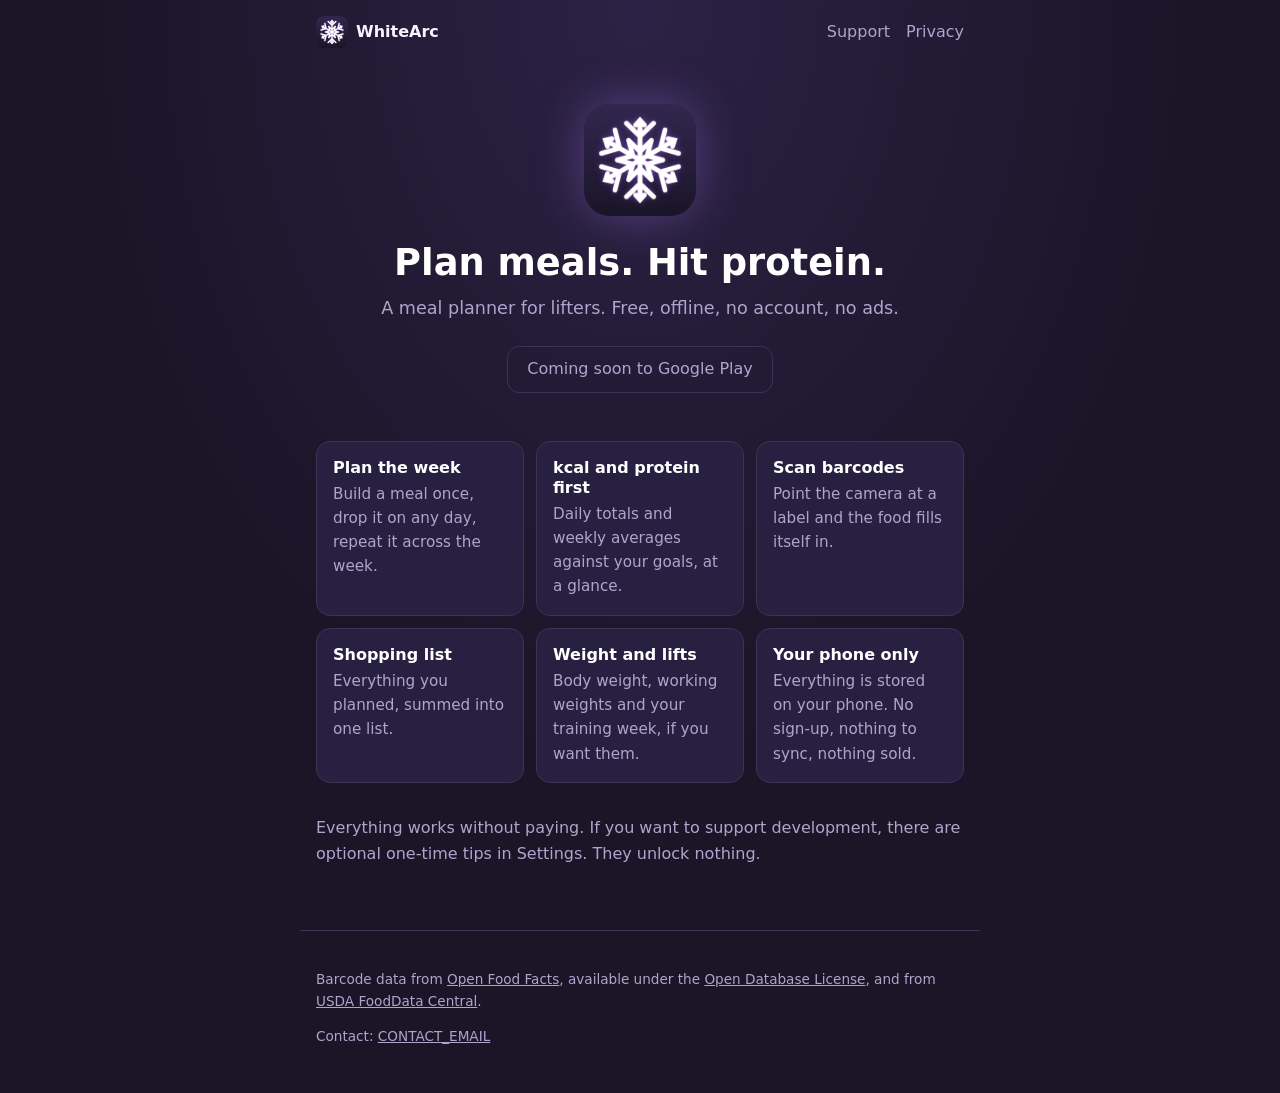
==== index.html @ 3d379071 "Home and support pages, shared style, FDC in privacy policy" ====
<!doctype html>
<html lang="en">
<head>
<meta charset="utf-8">
<meta name="viewport" content="width=device-width, initial-scale=1">
<title>WhiteArc: Macro Meal Planner</title>
<meta name="description" content="Plan meals, hit kcal and protein. Free, offline, no account, no ads.">
<link rel="icon" href="icon.png">
<link rel="stylesheet" href="style.css">
</head>
<body>
<nav>
  <a class="brand" href="./"><img src="icon.png" alt="">WhiteArc</a>
  <a href="support.html">Support</a>
  <a href="privacy.html">Privacy</a>
</nav>
<main>
<section class="hero">
  <img src="icon.png" alt="WhiteArc icon">
  <h1>Plan meals. Hit protein.</h1>
  <p>A meal planner for lifters. Free, offline, no account, no ads.</p>
  <span class="soon">Coming soon to Google Play</span>
</section>

<div class="cards">
  <div class="card"><h3>Plan the week</h3><p>Build a meal once, drop it on any day, repeat it across the week.</p></div>
  <div class="card"><h3>kcal and protein first</h3><p>Daily totals and weekly averages against your goals, at a glance.</p></div>
  <div class="card"><h3>Scan barcodes</h3><p>Point the camera at a label and the food fills itself in.</p></div>
  <div class="card"><h3>Shopping list</h3><p>Everything you planned, summed into one list.</p></div>
  <div class="card"><h3>Weight and lifts</h3><p>Body weight, working weights and your training week, if you want them.</p></div>
  <div class="card"><h3>Your phone only</h3><p>Everything is stored on your phone. No sign-up, nothing to sync, nothing sold.</p></div>
</div>

<p class="muted">Everything works without paying. If you want to support development, there are optional one-time tips in Settings. They unlock nothing.</p>
</main>
<footer>
  <p>Barcode data from <a href="https://world.openfoodfacts.org">Open Food Facts</a>, available under the <a href="https://opendatacommons.org/licenses/odbl/1-0/">Open Database License</a>, and from <a href="https://fdc.nal.usda.gov">USDA FoodData Central</a>.</p>
  <p>Contact: <a href="mailto:CONTACT_EMAIL">CONTACT_EMAIL</a></p>
</footer>
</body>
</html>
---- style.css ----
:root {
  color-scheme: dark;
  --bg: #1b1528;
  --panel: #282040;
  --fg: #f7f4fd;
  --muted: #b0a4cc;
  --border: #3d3454;
  --accent: #ab7dff;
  --accent-soft: #d3baff;
}
* { box-sizing: border-box; }
body {
  margin: 0;
  background: radial-gradient(ellipse at top, #2c2245 0%, var(--bg) 60%) fixed, var(--bg);
  color: var(--fg);
  font: 16px/1.6 system-ui, -apple-system, "Segoe UI", Roboto, sans-serif;
}
main { max-width: 680px; margin: 0 auto; padding: 1.5rem 16px 3rem; }
nav { display: flex; align-items: center; gap: 1rem; max-width: 680px; margin: 0 auto; padding: 1rem 16px 0; flex-wrap: wrap; }
nav .brand { display: flex; align-items: center; gap: 0.5rem; font-weight: 700; color: var(--fg); text-decoration: none; margin-right: auto; }
nav .brand img { width: 32px; height: 32px; border-radius: 8px; }
nav a { color: var(--muted); text-decoration: none; }
nav a:hover, nav a[aria-current] { color: var(--fg); }
h1, h2, h3 { line-height: 1.25; color: #fff; }
h1 { font-size: 1.9rem; margin: 1.5rem 0 0.5rem; }
h2 { font-size: 1.15rem; margin-top: 2rem; }
h3 { font-size: 1rem; margin: 1.5rem 0 0.25rem; }
a { color: var(--accent-soft); }
.muted { color: var(--muted); }
.hero { text-align: center; padding: 2rem 0 1rem; }
.hero img { width: 112px; height: 112px; border-radius: 26px; box-shadow: 0 0 48px rgba(171, 125, 255, 0.35); }
.hero h1 { font-size: 2.3rem; margin-top: 1rem; }
.hero p { color: var(--muted); font-size: 1.1rem; margin: 0.25rem 0 1.5rem; }
.cta { display: inline-block; background: var(--accent); color: var(--bg); font-weight: 700; padding: 0.75rem 1.5rem; border-radius: 12px; text-decoration: none; }
.soon { display: inline-block; border: 1px solid var(--border); color: var(--muted); padding: 0.6rem 1.2rem; border-radius: 12px; }
.cards { display: grid; gap: 0.75rem; grid-template-columns: repeat(auto-fit, minmax(200px, 1fr)); margin: 2rem 0; }
.card { background: var(--panel); border: 1px solid var(--border); border-radius: 14px; padding: 1rem; }
.card h3 { margin: 0 0 0.25rem; }
.card p { margin: 0; color: var(--muted); font-size: 0.95rem; }
footer { max-width: 680px; margin: 0 auto; padding: 1.5rem 16px 2rem; border-top: 1px solid var(--border); color: var(--muted); font-size: 0.85rem; }
footer a { color: var(--muted); }
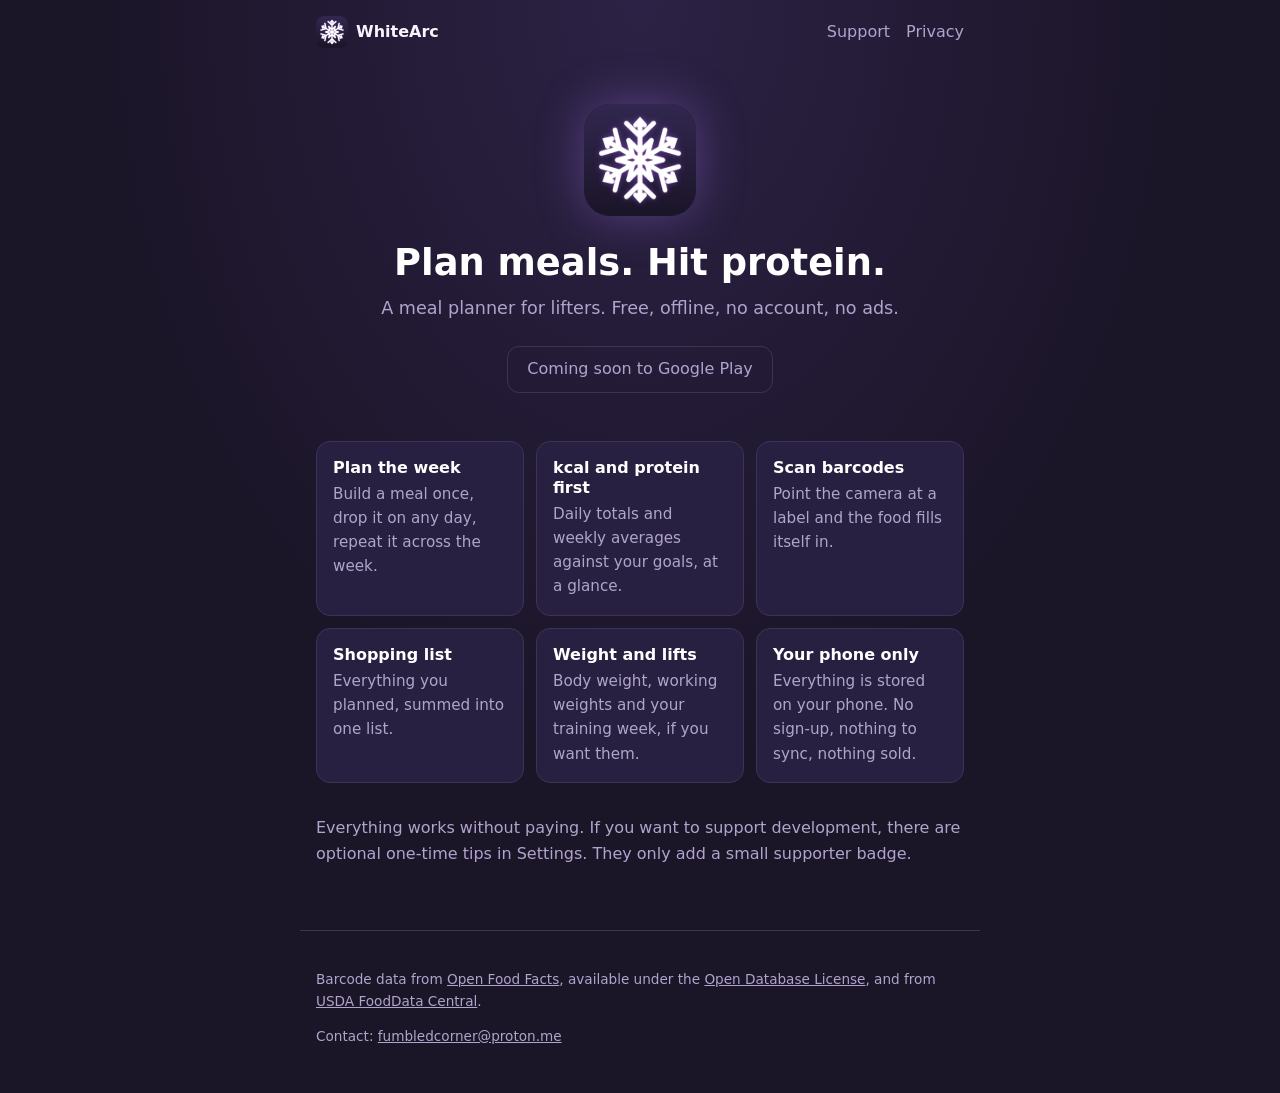
==== commit f3df3a23: "Real contact email, tips now mention the supporter badge Co-Authored-By: Claude Opus 5.5 <noreply@an" ====
--- a/index.html
+++ b/index.html
@@ -31,11 +31,11 @@
   <div class="card"><h3>Your phone only</h3><p>Everything is stored on your phone. No sign-up, nothing to sync, nothing sold.</p></div>
 </div>
 
-<p class="muted">Everything works without paying. If you want to support development, there are optional one-time tips in Settings. They unlock nothing.</p>
+<p class="muted">Everything works without paying. If you want to support development, there are optional one-time tips in Settings. They only add a small supporter badge.</p>
 </main>
 <footer>
   <p>Barcode data from <a href="https://world.openfoodfacts.org">Open Food Facts</a>, available under the <a href="https://opendatacommons.org/licenses/odbl/1-0/">Open Database License</a>, and from <a href="https://fdc.nal.usda.gov">USDA FoodData Central</a>.</p>
-  <p>Contact: <a href="mailto:CONTACT_EMAIL">CONTACT_EMAIL</a></p>
+  <p>Contact: <a href="mailto:fumbledcorner@proton.me">fumbledcorner@proton.me</a></p>
 </footer>
 </body>
 </html>
